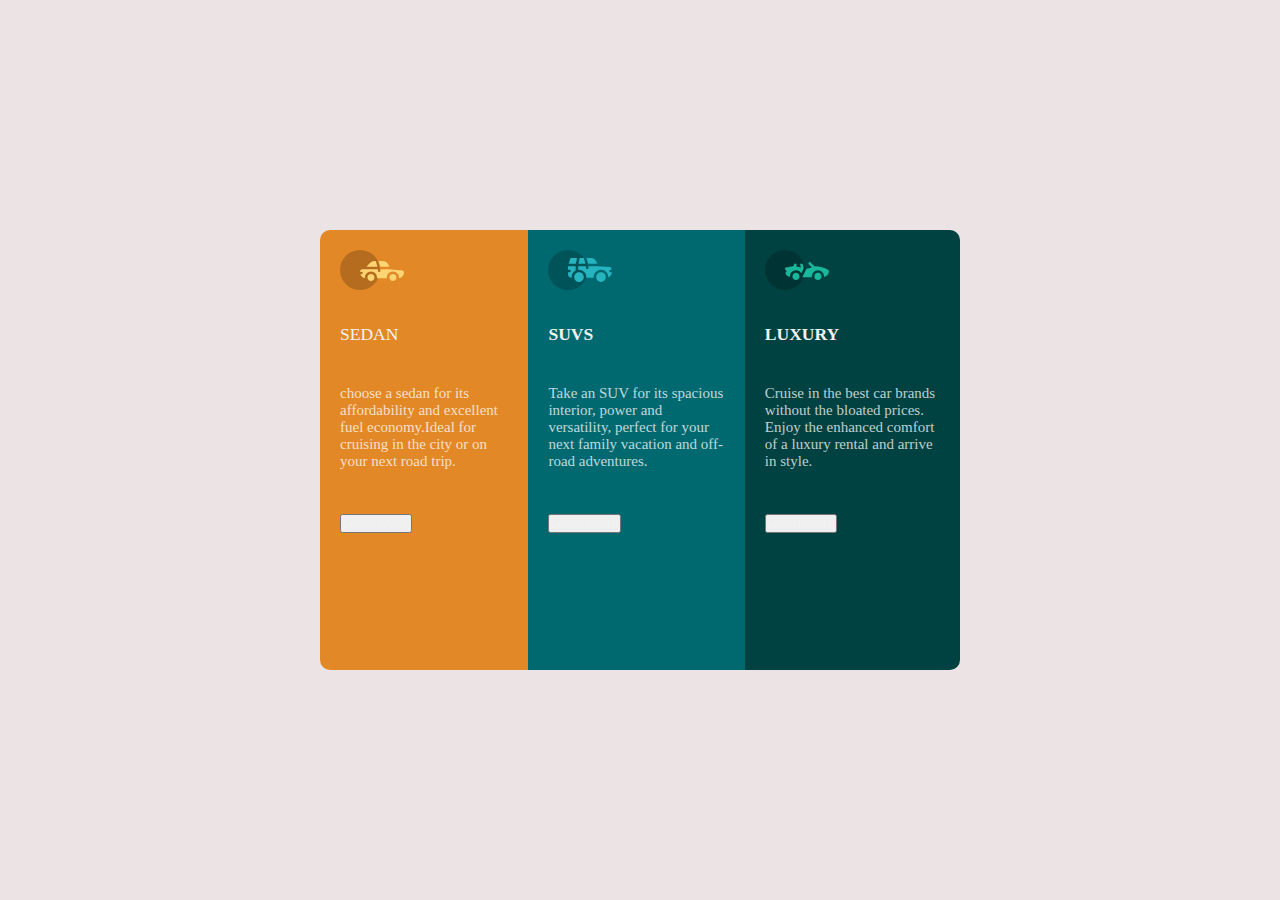
==== index.html @ 1f5ec937 "commit" ====
<!DOCTYPE html>
<html>
    <head>
        <link rel="stylesheet" href="index.css">
        <title> A design using css flex</title>
    </head>
    <body>
        <main>
            <div class="first">
                <svg width="64" height="40" xmlns="http://www.w3.org/2000/svg"><g fill="none" fill-rule="evenodd"><circle fill="#000" opacity=".201" cx="20" cy="20" r="20"/><path d="M52.936 24.11c1.942 0 3.517 1.542 3.517 3.445 0 1.903-1.575 3.445-3.517 3.445s-3.516-1.542-3.516-3.445c0-1.903 1.574-3.445 3.516-3.445zm-21.957 0c1.942 0 3.517 1.542 3.517 3.445 0 1.903-1.575 3.445-3.517 3.445s-3.516-1.542-3.516-3.445c0-1.903 1.574-3.445 3.516-3.445zm6.948-4.848v1.429c0 .716.61 1.293 1.348 1.259a1.295 1.295 0 001.225-1.295v-1.393h8.256l13.483 1.313c.956.093 1.676.881 1.676 1.814 0 2.89-2.126 5.303-4.926 5.819.397-3.557-2.458-6.62-6.053-6.62-3.646 0-6.504 3.14-6.039 6.723h-9.879c.466-3.588-2.397-6.722-6.039-6.722-3.595 0-6.45 3.062-6.052 6.62-2.14-.398-3.916-1.912-4.61-3.931h1.142c.731 0 1.32-.598 1.285-1.322-.033-.678-.629-1.2-1.322-1.2H20v-.251c0-1.274 1.066-2.243 2.306-2.243h15.62zM42.59 11c2.645 0 4.99 1.556 5.972 3.963l.726 1.779H40.17L38.413 11h4.178zm-6.865 0l1.758 5.741H26.505l3.357-3.654A6.502 6.502 0 0134.644 11h1.082z" fill="#FFD473" fill-rule="nonzero"/></g></svg>
                <h3>SEDAN</h3>
                <p>
                    choose a sedan for its affordability and excellent 
                    fuel economy.Ideal for cruising in the city or on your next road trip.
                </p>
                <br><br>
                <button>Learn More </button>
            </div>
            <div class="second">
                <svg width="64" height="40" xmlns="http://www.w3.org/2000/svg"><g fill="none" fill-rule="evenodd"><circle fill="#000" opacity=".201" cx="20" cy="20" r="20"/><path d="M31.002 22.358c2.917 0 5.18 2.593 4.762 5.506a4.828 4.828 0 01-2.962 3.778 4.797 4.797 0 01-5.3-1.165c-1.188-1.26-1.235-2.613-1.263-2.613-.42-2.924 1.857-5.506 4.763-5.506zm22 0c3.457 0 5.798 3.567 4.41 6.744A4.816 4.816 0 0152.3 31.94a4.826 4.826 0 01-4.06-4.077c-.42-2.915 1.846-5.506 4.762-5.506zm-15.04-6.083v1.462a1.29 1.29 0 001.352 1.29c.693-.033 1.227-.631 1.227-1.326v-1.426h8.3l13.056.716a1.29 1.29 0 011.164.917c.27.895.446 1.477.563 1.87h-1.047c-.694 0-1.291.534-1.324 1.228a1.29 1.29 0 001.288 1.352h1.445c-.164 2.225-1.57 4.193-3.6 5.05.13-4.212-3.255-7.63-7.384-7.63-4.317 0-7.762 3.718-7.358 8.086h-7.285c.43-4.655-3.503-8.531-8.131-8.046v-3.543h7.734zm-10.312 0v4.308a7.4 7.4 0 00-4.006 7.274 3.874 3.874 0 01-3.642-3.864v-1.635h1.46a1.29 1.29 0 000-2.58h-1.461v-3.213l.003-.29h7.646zm14.986-8.196c2.65 0 5 1.592 5.984 4.055l.63 1.579a5.525 5.525 0 01-.065-.004l-.026-.002-.034-.002-.022-.002a4.178 4.178 0 00-.224-.006l-.098-.001h-.039l-.136-.001h-.052l-.326-.001H40.211L38.528 8.08zm-13.632 0l-1.122 5.616h-7.144l1.47-4.71a1.29 1.29 0 011.231-.906h5.565zm6.832 0l1.683 5.615h-7.007l1.121-5.615h4.203z" fill="#26B5C0" fill-rule="nonzero"/></g></svg>
                <h3>SUVS</h3>
                <p>
                    Take an SUV for its spacious interior, power and 
                    versatility, perfect for your next family
                    vacation and off-road adventures.
                </p>
                <br><br>
                <button>Learn More </button>
            </div>
            <div class="third">
                <svg width="64" height="40" xmlns="http://www.w3.org/2000/svg"><g fill="none" fill-rule="evenodd"><circle fill="#000" opacity=".201" cx="20" cy="20" r="20"/><path d="M30.98 22.835c1.941 0 3.516 1.604 3.516 3.583 0 1.978-1.575 3.582-3.517 3.582s-3.516-1.604-3.516-3.582c0-1.979 1.574-3.583 3.516-3.583zm21.956 0c1.942 0 3.517 1.604 3.517 3.583 0 1.978-1.575 3.582-3.517 3.582s-3.516-1.604-3.516-3.582c0-1.979 1.574-3.583 3.516-3.583zm-9.143-10.45a1.27 1.27 0 011.819 0l3.715 3.784c4.444-.115 9.7 1.142 13.964 3.753.387.237.624.664.624 1.124 0 3.006-2.126 5.514-4.926 6.05.397-3.698-2.458-6.882-6.053-6.882-3.646 0-6.504 3.264-6.039 6.99h-9.669c.76-1.544.993-2.026 1.337-2.711l.082-.162c.421-.835 1.056-2.07 2.883-5.65 1.68-.023 3.47-.408 5.247-1.403l-2.984-3.04a1.328 1.328 0 010-1.854zm-7.68 1.064c.683-.2 1.395.202 1.592.898l.749 2.652a3.46 3.46 0 01-.247 2.51l-1.733 3.395-.216.424c-1.07-1.89-3.06-3.114-5.279-3.114-3.595 0-6.45 3.184-6.052 6.885-1.832-.347-3.414-1.537-4.278-3.276a1.331 1.331 0 01.117-1.376l.955-1.303-1.325-1.295c-.751-.735-.376-2.024.64-2.231l6.614-1.346.13-.026c.092-.019.145-.03.157-.031.314-.146 1.07-.591 1.07-1.506 0-.734.592-1.327 1.316-1.31.712.016 1.268.662 1.256 1.388a4.11 4.11 0 01-.348 1.611 22.69 22.69 0 014.7 1.146l-.7-2.473a1.314 1.314 0 01.882-1.622z" fill="#19B89D" fill-rule="nonzero"/></g></svg>
                <h3>LUXURY</h3>
                <p>
                    Cruise in the best car brands without the bloated prices.
                    Enjoy the enhanced comfort of a luxury rental and arrive in style.
                </p>
                <br><br>
                <button>Learn More </button>
            </div>

        </main>

    </body>
    </html>
---- index.css ----
*{
    margin:0;
    padding:0;
}
body{
    background-color:rgb(236, 228, 228);
    font-size:15px;
    
}

main{
    display:flex;
    justify-content:center;
    align-items: center;
    margin:auto;
    width:50%;
    height:100vh;
    
}
.first{
    padding:20px;
    background-color: hsl(31, 77%, 52%);
    color:white;
    height:400px;
    border-radius:10px 0px 0px 10px;
}
.first h3{
    color:hsl(0, 0%, 95%);
    font-family:lexend Deca;
    font-weight: 400;
    margin-top:30px;
}
.second{
    padding:20px;
    background-color:hsl(184, 100%, 22%);
    color:white;
    height:400px;
}
.second h3{
    color:hsl(0, 0%, 95%);
    font-family:Big Shoulders Display;
    font-weight:700;
    margin-top:30px;
}
.third{
    padding:20px;
    background-color: hsl(179, 100%, 13%);
    color:white;
    height:400px;
    border-radius:0px 10px 10px 0px;
}
.third h3{
    color:hsl(0, 0%, 95%);
    margin-top:30px;
}
button{
    margin-top:10px;
    color:hsl(0, 0%, 95%);
}
p{
    margin-top:40px;
    color: hsl(0,0%,100%,0.75);
    font-family:lexend Deca;
    font-weight: 400;
}
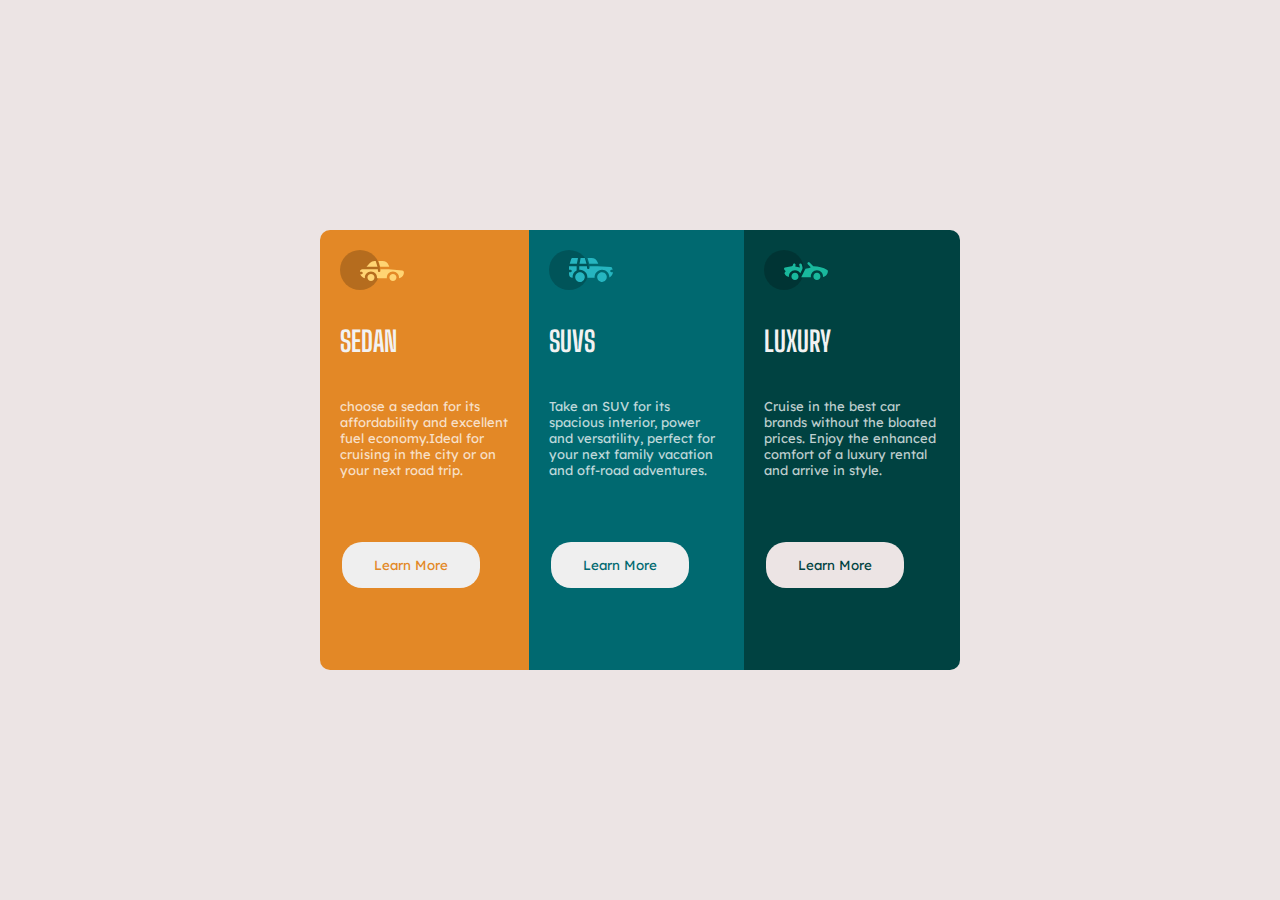
==== commit 61bb8527: "some adjustments made" ====
--- a/index.html
+++ b/index.html
@@ -2,6 +2,9 @@
 <html>
     <head>
         <link rel="stylesheet" href="index.css">
+        <link rel="preconnect" href="https://fonts.googleapis.com">
+        <link rel="preconnect" href="https://fonts.gstatic.com" crossorigin>
+        <link href="https://fonts.googleapis.com/css2?family=Big+Shoulders+Display:wght@400;700&family=Lexend+Deca&family=Lexend+Zetta&display=swap" rel="stylesheet">
         <title> A design using css flex</title>
     </head>
     <body>
@@ -14,7 +17,7 @@
                     fuel economy.Ideal for cruising in the city or on your next road trip.
                 </p>
                 <br><br>
-                <button>Learn More </button>
+                <button class="first-button">Learn More </button>
             </div>
             <div class="second">
                 <svg width="64" height="40" xmlns="http://www.w3.org/2000/svg"><g fill="none" fill-rule="evenodd"><circle fill="#000" opacity=".201" cx="20" cy="20" r="20"/><path d="M31.002 22.358c2.917 0 5.18 2.593 4.762 5.506a4.828 4.828 0 01-2.962 3.778 4.797 4.797 0 01-5.3-1.165c-1.188-1.26-1.235-2.613-1.263-2.613-.42-2.924 1.857-5.506 4.763-5.506zm22 0c3.457 0 5.798 3.567 4.41 6.744A4.816 4.816 0 0152.3 31.94a4.826 4.826 0 01-4.06-4.077c-.42-2.915 1.846-5.506 4.762-5.506zm-15.04-6.083v1.462a1.29 1.29 0 001.352 1.29c.693-.033 1.227-.631 1.227-1.326v-1.426h8.3l13.056.716a1.29 1.29 0 011.164.917c.27.895.446 1.477.563 1.87h-1.047c-.694 0-1.291.534-1.324 1.228a1.29 1.29 0 001.288 1.352h1.445c-.164 2.225-1.57 4.193-3.6 5.05.13-4.212-3.255-7.63-7.384-7.63-4.317 0-7.762 3.718-7.358 8.086h-7.285c.43-4.655-3.503-8.531-8.131-8.046v-3.543h7.734zm-10.312 0v4.308a7.4 7.4 0 00-4.006 7.274 3.874 3.874 0 01-3.642-3.864v-1.635h1.46a1.29 1.29 0 000-2.58h-1.461v-3.213l.003-.29h7.646zm14.986-8.196c2.65 0 5 1.592 5.984 4.055l.63 1.579a5.525 5.525 0 01-.065-.004l-.026-.002-.034-.002-.022-.002a4.178 4.178 0 00-.224-.006l-.098-.001h-.039l-.136-.001h-.052l-.326-.001H40.211L38.528 8.08zm-13.632 0l-1.122 5.616h-7.144l1.47-4.71a1.29 1.29 0 011.231-.906h5.565zm6.832 0l1.683 5.615h-7.007l1.121-5.615h4.203z" fill="#26B5C0" fill-rule="nonzero"/></g></svg>
@@ -25,7 +28,7 @@
                     vacation and off-road adventures.
                 </p>
                 <br><br>
-                <button>Learn More </button>
+                <button class="second-button">Learn More </button>
             </div>
             <div class="third">
                 <svg width="64" height="40" xmlns="http://www.w3.org/2000/svg"><g fill="none" fill-rule="evenodd"><circle fill="#000" opacity=".201" cx="20" cy="20" r="20"/><path d="M30.98 22.835c1.941 0 3.516 1.604 3.516 3.583 0 1.978-1.575 3.582-3.517 3.582s-3.516-1.604-3.516-3.582c0-1.979 1.574-3.583 3.516-3.583zm21.956 0c1.942 0 3.517 1.604 3.517 3.583 0 1.978-1.575 3.582-3.517 3.582s-3.516-1.604-3.516-3.582c0-1.979 1.574-3.583 3.516-3.583zm-9.143-10.45a1.27 1.27 0 011.819 0l3.715 3.784c4.444-.115 9.7 1.142 13.964 3.753.387.237.624.664.624 1.124 0 3.006-2.126 5.514-4.926 6.05.397-3.698-2.458-6.882-6.053-6.882-3.646 0-6.504 3.264-6.039 6.99h-9.669c.76-1.544.993-2.026 1.337-2.711l.082-.162c.421-.835 1.056-2.07 2.883-5.65 1.68-.023 3.47-.408 5.247-1.403l-2.984-3.04a1.328 1.328 0 010-1.854zm-7.68 1.064c.683-.2 1.395.202 1.592.898l.749 2.652a3.46 3.46 0 01-.247 2.51l-1.733 3.395-.216.424c-1.07-1.89-3.06-3.114-5.279-3.114-3.595 0-6.45 3.184-6.052 6.885-1.832-.347-3.414-1.537-4.278-3.276a1.331 1.331 0 01.117-1.376l.955-1.303-1.325-1.295c-.751-.735-.376-2.024.64-2.231l6.614-1.346.13-.026c.092-.019.145-.03.157-.031.314-.146 1.07-.591 1.07-1.506 0-.734.592-1.327 1.316-1.31.712.016 1.268.662 1.256 1.388a4.11 4.11 0 01-.348 1.611 22.69 22.69 0 014.7 1.146l-.7-2.473a1.314 1.314 0 01.882-1.622z" fill="#19B89D" fill-rule="nonzero"/></g></svg>
--- a/index.css
+++ b/index.css
@@ -4,8 +4,7 @@
 }
 body{
     background-color:rgb(236, 228, 228);
-    font-size:15px;
-    
+    font-size:15px;    
 }
 
 main{
@@ -17,6 +16,16 @@
     height:100vh;
     
 }
+.first-button{
+    text-align:center;
+    margin:30px 2px;
+    font-family: 'Lexend Deca', sans-serif;
+    font-weight: 400;
+    border-radius:20px;
+    padding:15px 32px;
+    color:hsl(31, 77%, 52%);
+    border:none;
+}
 .first{
     padding:20px;
     background-color: hsl(31, 77%, 52%);
@@ -26,9 +35,10 @@
 }
 .first h3{
     color:hsl(0, 0%, 95%);
-    font-family:lexend Deca;
-    font-weight: 400;
+    font-family: 'Big Shoulders Display', cursive;
+    font-weight: 700;
     margin-top:30px;
+    font-size:28px;
 }
 .second{
     padding:20px;
@@ -38,9 +48,10 @@
 }
 .second h3{
     color:hsl(0, 0%, 95%);
-    font-family:Big Shoulders Display;
+    font-family: 'Big Shoulders Display', cursive;
     font-weight:700;
     margin-top:30px;
+    font-size:28px;
 }
 .third{
     padding:20px;
@@ -51,15 +62,37 @@
 }
 .third h3{
     color:hsl(0, 0%, 95%);
+    font-family: 'Big Shoulders Display', cursive;
+    font-size:28px;
+    font-weight:700;
     margin-top:30px;
+    
 }
-button{
-    margin-top:10px;
-    color:hsl(0, 0%, 95%);
+.second-button{
+    color:hsl(184, 100%, 22%);
+    padding:15px 32px;
+    text-align:center;
+    margin:30px 2px;
+    font-family: 'Lexend Deca', sans-serif;
+    font-weight: 400;
+    border-radius:20px;
+    border:none;
 }
 p{
     margin-top:40px;
     color: hsl(0,0%,100%,0.75);
-    font-family:lexend Deca;
+    font-family: 'Lexend Deca', sans-serif;
     font-weight: 400;
+    font-size:13px;
+}
+.third button{
+    color:hsl(179, 100%, 13%);
+    background-color:rgb(236, 228, 228);
+    padding:15px 32px;
+    text-align:center;
+    margin:30px 2px;
+    font-family: 'Lexend Deca', sans-serif;
+    font-weight: 400;
+    border-radius:20px;
+    border:none;
 }